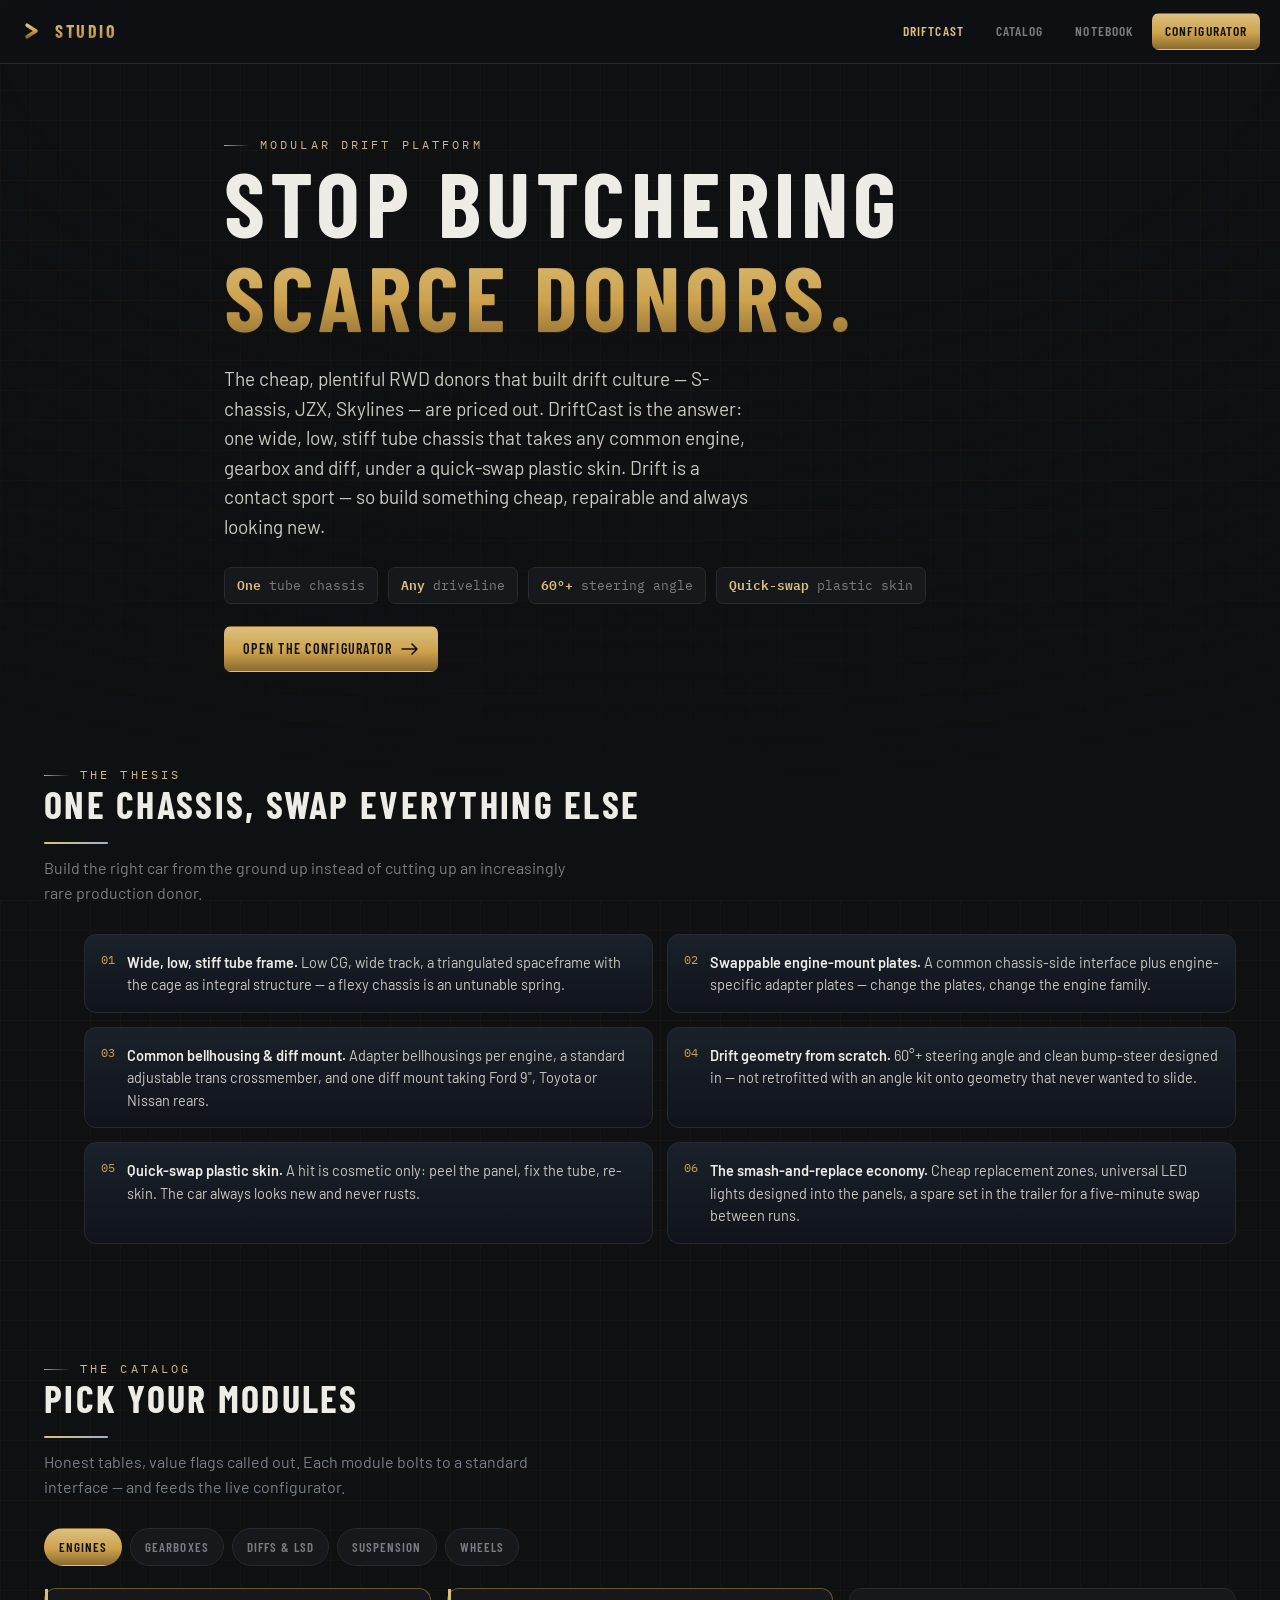
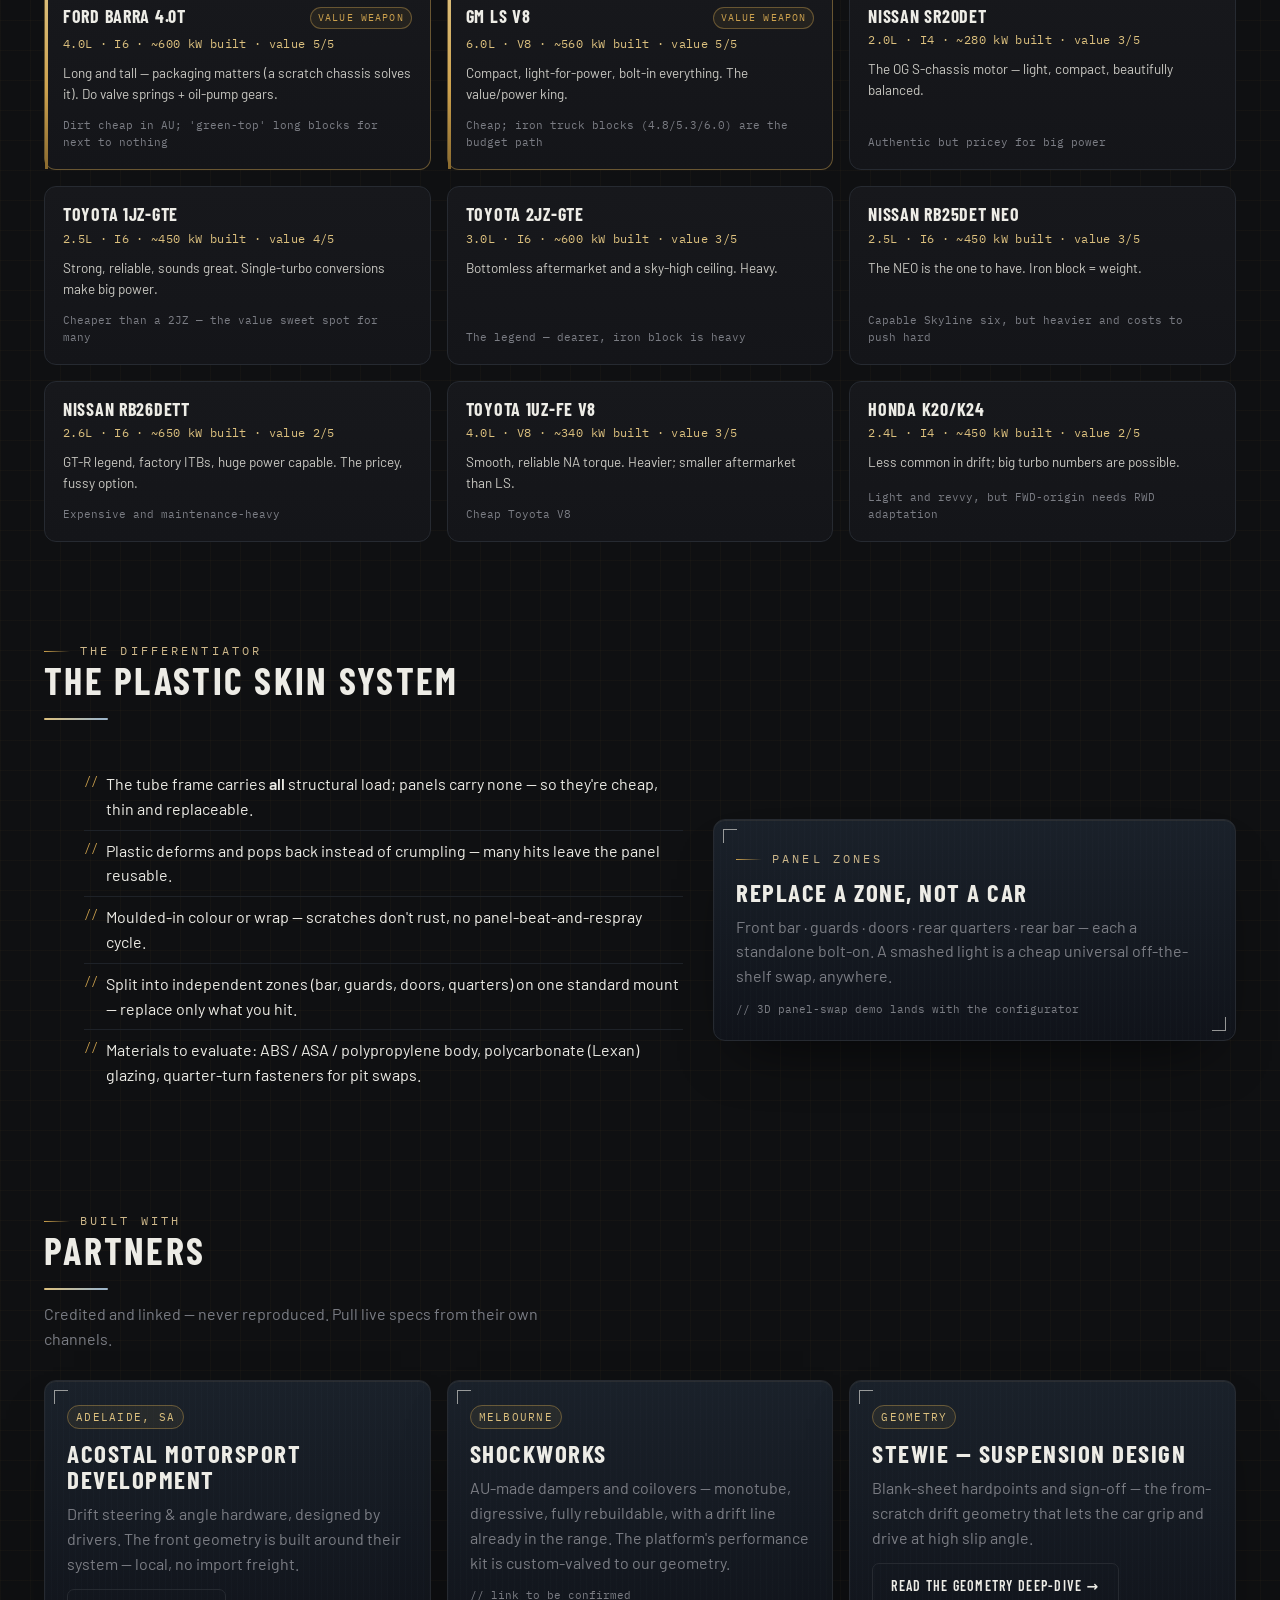
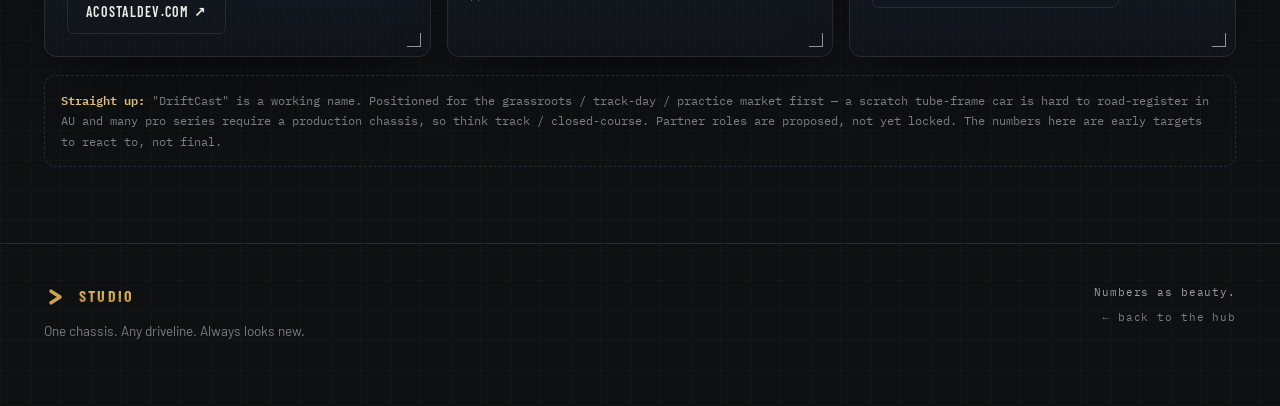
==== driftcast/index.html @ 76a8f863 "Initial commit — ⟨STUDIO⟩ web platform (Phases 1–7) Static, vanilla, offline-first PWA. No framework" ====
<!DOCTYPE html>
<html lang="en-AU">
<head>
<meta charset="UTF-8">
<meta name="viewport" content="width=device-width, initial-scale=1.0">
<meta name="theme-color" content="#0f1012">
<title>DriftCast — modular drift platform | STUDIO</title>
<meta name="description" content="DriftCast: one wide, low, stiff tube chassis that takes any common engine, gearbox and diff, under a quick-swap plastic skin. The drift donor problem, solved by design.">
<meta name="robots" content="noindex,nofollow">
<meta property="og:type" content="website">
<meta property="og:title" content="DriftCast — modular drift platform">
<meta property="og:description" content="One tube chassis. Any driveline. A quick-swap plastic skin. Built from the numbers.">
<meta property="og:image" content="../assets/icons/icon-512.png">
<link rel="icon" href="../favicon.svg" type="image/svg+xml">
<link rel="apple-touch-icon" href="../assets/icons/icon-180.png">
<link rel="manifest" href="../manifest.json">
<link href="../assets/fonts/fonts.css" rel="stylesheet">
<link href="../assets/css/studio.css" rel="stylesheet">
<script>document.documentElement.classList.add('js');</script>
<style>
  .thesis{display:grid; grid-template-columns:repeat(2,1fr); gap:14px; margin-top:8px}
  .thesis li{list-style:none; padding:16px; border:1px solid var(--line); border-radius:var(--r);
    background:linear-gradient(180deg,var(--steel-800),#10131a); display:flex; gap:12px; align-items:flex-start}
  .thesis li .n{font-family:var(--mono); font-size:12px; color:var(--gold); flex:0 0 auto}
  .thesis li p{margin:0; color:var(--ink-2); font-size:14.5px}
  .thesis li b{color:var(--bone)}
  /* catalog */
  .cat-tabs{display:flex; flex-wrap:wrap; gap:8px; margin:6px 0 22px}
  .cat-tabs button{font-family:var(--head); text-transform:uppercase; letter-spacing:.08em; font-weight:600;
    font-size:13px; color:var(--mute); padding:8px 14px; border:1px solid var(--line); border-radius:999px;
    background:var(--panel); cursor:pointer; transition:all var(--t-fast) var(--ease)}
  .cat-tabs button[aria-pressed="true"]{color:var(--night); background:var(--heat); border-color:transparent}
  .cat-grid{display:grid; grid-template-columns:repeat(3,1fr); gap:16px}
  .pc{position:relative; border:1px solid var(--line); border-radius:var(--r); padding:18px;
    background:linear-gradient(180deg,var(--panel),var(--panel-2)); display:flex; flex-direction:column}
  .pc.flag{border-color:rgba(205,162,78,.45)}
  .pc.flag::before{content:""; position:absolute; left:0; top:0; bottom:0; width:3px; background:var(--heat)}
  .pc .ttl{display:flex; justify-content:space-between; align-items:flex-start; gap:10px}
  .pc h4{font-size:18px; color:var(--bone)}
  .pc .spec{font-family:var(--mono); font-size:11.5px; color:var(--gold-straw); margin-top:6px; letter-spacing:.03em}
  .pc .note{color:var(--ink-2); font-size:13.5px; margin-top:10px; flex:1}
  .pc .cost{font-family:var(--mono); font-size:11px; color:var(--mute); margin-top:12px}
  .pc .fl{font-family:var(--mono); font-size:9.5px; letter-spacing:.12em; text-transform:uppercase; color:var(--gold);
    border:1px solid rgba(205,162,78,.4); border-radius:999px; padding:3px 7px; background:rgba(205,162,78,.08); white-space:nowrap}
  .partners{display:grid; grid-template-columns:repeat(3,1fr); gap:16px}
  .skin-grid{display:grid; grid-template-columns:1.1fr .9fr; gap:30px; align-items:center}
  .honest{font-family:var(--mono); font-size:12px; color:var(--mute); border:1px dashed var(--line);
    border-radius:var(--r); padding:14px 16px; margin-top:18px; line-height:1.7}
  .honest b{color:var(--gold-straw)}
  @media(max-width:880px){ .thesis,.cat-grid,.partners{grid-template-columns:1fr} .skin-grid{grid-template-columns:1fr} }
</style>
</head>
<body class="v-tuner">
<a class="skip" href="#main">Skip to content</a>

<header class="site">
  <div class="wrap bar">
    <a class="brand" href="../index.html" aria-label="STUDIO home">
      <svg class="chev" viewBox="0 0 512 512" aria-hidden="true"><defs><linearGradient id="hc" x1="0" y1="0" x2="0" y2="1"><stop offset="0" stop-color="#dcc07e"/><stop offset=".5" stop-color="#cda24e"/><stop offset="1" stop-color="#8a6a2e"/></linearGradient></defs><path d="M150 132 L342 256 L150 380" fill="none" stroke="url(#hc)" stroke-width="74" stroke-linecap="round" stroke-linejoin="round"/></svg>
      <span class="word">STUDIO</span>
    </a>
    <nav class="site" aria-label="Primary">
      <a aria-current="page" href="index.html">DriftCast</a>
      <a href="#catalog">Catalog</a>
      <a href="../notebook/index.html">Notebook</a>
      <a class="cta" href="configurator.html">Configurator</a>
    </nav>
  </div>
</header>

<main id="main">

  <!-- HERO -->
  <section class="hero" data-ambience="ember">
    <div class="wrap" data-reveal-children style="max-width:880px">
      <span class="eyebrow">Modular drift platform</span>
      <h1 data-split>Stop butchering<br><span class="lit">scarce donors.</span></h1>
      <p class="lead">The cheap, plentiful RWD donors that built drift culture — S-chassis, JZX, Skylines —
        are priced out. DriftCast is the answer: one wide, low, stiff tube chassis that takes any common
        engine, gearbox and diff, under a quick-swap plastic skin. Drift is a contact sport — so build
        something cheap, repairable and always looking new.</p>
      <div class="hero-meta">
        <span class="chip"><b>One</b><span class="u">tube chassis</span></span>
        <span class="chip"><b>Any</b><span class="u">driveline</span></span>
        <span class="chip mono"><b>60°+</b><span class="u">steering angle</span></span>
        <span class="chip"><b>Quick-swap</b><span class="u">plastic skin</span></span>
      </div>
      <p style="margin-top:22px"><a class="btn btn-primary" href="configurator.html">Open the configurator
        <svg width="18" height="12" viewBox="0 0 18 12" fill="none" aria-hidden="true"><path d="M1 6h15M11 1l5 5-5 5" stroke="currentColor" stroke-width="1.6" stroke-linecap="round" stroke-linejoin="round"/></svg></a></p>
    </div>
  </section>

  <!-- CONCEPT / THESIS -->
  <section aria-labelledby="concept">
    <div class="wrap">
      <div class="sec-head" data-reveal>
        <span class="eyebrow">The thesis</span>
        <h2 id="concept">One chassis, swap everything else</h2>
        <div class="rule"></div>
        <p>Build the right car from the ground up instead of cutting up an increasingly rare production donor.</p>
      </div>
      <ul class="thesis" data-reveal-children>
        <li><span class="n">01</span><p><b>Wide, low, stiff tube frame.</b> Low CG, wide track, a triangulated spaceframe with the cage as integral structure — a flexy chassis is an untunable spring.</p></li>
        <li><span class="n">02</span><p><b>Swappable engine-mount plates.</b> A common chassis-side interface plus engine-specific adapter plates — change the plates, change the engine family.</p></li>
        <li><span class="n">03</span><p><b>Common bellhousing &amp; diff mount.</b> Adapter bellhousings per engine, a standard adjustable trans crossmember, and one diff mount taking Ford 9", Toyota or Nissan rears.</p></li>
        <li><span class="n">04</span><p><b>Drift geometry from scratch.</b> 60°+ steering angle and clean bump-steer designed in — not retrofitted with an angle kit onto geometry that never wanted to slide.</p></li>
        <li><span class="n">05</span><p><b>Quick-swap plastic skin.</b> A hit is cosmetic only: peel the panel, fix the tube, re-skin. The car always looks new and never rusts.</p></li>
        <li><span class="n">06</span><p><b>The smash-and-replace economy.</b> Cheap replacement zones, universal LED lights designed into the panels, a spare set in the trailer for a five-minute swap between runs.</p></li>
      </ul>
    </div>
  </section>

  <!-- CATALOG -->
  <section id="catalog" aria-labelledby="cath">
    <div class="wrap">
      <div class="sec-head" data-reveal>
        <span class="eyebrow">The catalog</span>
        <h2 id="cath">Pick your modules</h2>
        <div class="rule"></div>
        <p>Honest tables, value flags called out. Each module bolts to a standard interface — and feeds the
          live configurator.</p>
      </div>

      <div class="cat-tabs" role="group" aria-label="Catalog category">
        <button data-cat="engines" aria-pressed="true">Engines</button>
        <button data-cat="gearboxes" aria-pressed="false">Gearboxes</button>
        <button data-cat="diffs" aria-pressed="false">Diffs &amp; LSD</button>
        <button data-cat="suspension" aria-pressed="false">Suspension</button>
        <button data-cat="wheels" aria-pressed="false">Wheels</button>
      </div>

      <div id="catGrid" class="cat-grid" aria-live="polite"></div>

      <noscript>
        <div class="honest">The full filterable catalog needs JavaScript. The headline picks:
          <b>Barra 4.0T</b> (the AU value weapon — "Australia's 2JZ"), <b>LS V8</b> (the value/power king),
          <b>CD009</b> gearbox (the budget standard), <b>Ford 9"</b> rear, and a <b>2-way LSD</b> (the drift default).</div>
      </noscript>
    </div>
  </section>

  <!-- PLASTIC SKIN -->
  <section aria-labelledby="skin">
    <div class="wrap">
      <div class="sec-head" data-reveal>
        <span class="eyebrow">The differentiator</span>
        <h2 id="skin">The plastic skin system</h2>
        <div class="rule"></div>
      </div>
      <div class="skin-grid" data-reveal>
        <ul>
          <li style="list-style:none; padding:8px 0 8px 22px; position:relative; border-bottom:1px solid var(--line-soft)"><span style="position:absolute;left:0;color:var(--gold);font-family:var(--mono);font-size:12px">//</span> The tube frame carries <b>all</b> structural load; panels carry none — so they're cheap, thin and replaceable.</li>
          <li style="list-style:none; padding:8px 0 8px 22px; position:relative; border-bottom:1px solid var(--line-soft)"><span style="position:absolute;left:0;color:var(--gold);font-family:var(--mono);font-size:12px">//</span> Plastic deforms and pops back instead of crumpling — many hits leave the panel reusable.</li>
          <li style="list-style:none; padding:8px 0 8px 22px; position:relative; border-bottom:1px solid var(--line-soft)"><span style="position:absolute;left:0;color:var(--gold);font-family:var(--mono);font-size:12px">//</span> Moulded-in colour or wrap — scratches don't rust, no panel-beat-and-respray cycle.</li>
          <li style="list-style:none; padding:8px 0 8px 22px; position:relative; border-bottom:1px solid var(--line-soft)"><span style="position:absolute;left:0;color:var(--gold);font-family:var(--mono);font-size:12px">//</span> Split into independent zones (bar, guards, doors, quarters) on one standard mount — replace only what you hit.</li>
          <li style="list-style:none; padding:8px 0 8px 22px; position:relative"><span style="position:absolute;left:0;color:var(--gold);font-family:var(--mono);font-size:12px">//</span> Materials to evaluate: ABS / ASA / polypropylene body, polycarbonate (Lexan) glazing, quarter-turn fasteners for pit swaps.</li>
        </ul>
        <aside class="card ticks">
          <span class="eyebrow">Panel zones</span>
          <h3 style="margin-top:10px">Replace a zone, not a car</h3>
          <p class="dim" style="margin-top:10px">Front bar · guards · doors · rear quarters · rear bar — each a standalone bolt-on. A smashed light is a cheap universal off-the-shelf swap, anywhere.</p>
          <p class="mono dim" style="font-size:11px; margin-top:12px">// 3D panel-swap demo lands with the configurator</p>
        </aside>
      </div>
    </div>
  </section>

  <!-- PARTNERS -->
  <section aria-labelledby="partners">
    <div class="wrap">
      <div class="sec-head" data-reveal>
        <span class="eyebrow">Built with</span>
        <h2 id="partners">Partners</h2>
        <div class="rule"></div>
        <p>Credited and linked — never reproduced. Pull live specs from their own channels.</p>
      </div>
      <div class="partners" data-reveal-children>
        <article class="card ticks">
          <span class="badge info">Adelaide, SA</span>
          <h3 style="margin-top:12px">Acostal Motorsport Development</h3>
          <p class="dim" style="margin-top:10px">Drift steering &amp; angle hardware, designed by drivers. The front geometry is built around their system — local, no import freight.</p>
          <p style="margin-top:12px"><a class="btn btn-ghost" href="https://acostaldev.com" target="_blank" rel="noopener nofollow">acostaldev.com ↗</a></p>
        </article>
        <article class="card ticks">
          <span class="badge info">Melbourne</span>
          <h3 style="margin-top:12px">Shockworks</h3>
          <p class="dim" style="margin-top:10px">AU-made dampers and coilovers — monotube, digressive, fully rebuildable, with a drift line already in the range. The platform's performance kit is custom-valved to our geometry.</p>
          <p class="mono dim" style="font-size:11px; margin-top:12px">// link to be confirmed</p>
        </article>
        <article class="card ticks">
          <span class="badge info">Geometry</span>
          <h3 style="margin-top:12px">Stewie — suspension design</h3>
          <p class="dim" style="margin-top:10px">Blank-sheet hardpoints and sign-off — the from-scratch drift geometry that lets the car grip and drive at high slip angle.</p>
          <p style="margin-top:12px"><a class="btn btn-ghost" href="../notebook/drift-dynamics.html">Read the geometry deep-dive →</a></p>
        </article>
      </div>

      <div class="honest" data-reveal>
        <b>Straight up:</b> "DriftCast" is a working name. Positioned for the grassroots / track-day / practice
        market first — a scratch tube-frame car is hard to road-register in AU and many pro series require a
        production chassis, so think track / closed-course. Partner roles are proposed, not yet locked. The
        numbers here are early targets to react to, not final.
      </div>
    </div>
  </section>

</main>

<footer class="site">
  <div class="wrap foot">
    <div>
      <span class="brand" style="font-size:16px"><svg class="chev" width="22" height="22" viewBox="0 0 512 512" aria-hidden="true"><path d="M150 132 L342 256 L150 380" fill="none" stroke="#cda24e" stroke-width="74" stroke-linecap="round" stroke-linejoin="round"/></svg><span class="word">STUDIO</span></span>
      <p>One chassis. Any driveline. Always looks new.</p>
    </div>
    <div class="meta"><div class="tagline">Numbers as beauty.</div><div style="margin-top:8px"><a href="../index.html">← back to the hub</a></div></div>
  </div>
</footer>

<!-- data-driven catalog -->
<script type="module">
  import { engines } from '../assets/data/engines.js';
  import { gearboxes } from '../assets/data/gearboxes.js';
  import { diffs, lsdTypes } from '../assets/data/diffs.js';
  import { suspension } from '../assets/data/suspension.js';
  import { wheels } from '../assets/data/wheels.js';

  const FLAGS = ['VALUE-WEAPON','DRIFT-DEFAULT','AU-LOCAL','EXCELLENT','PREMIUM','TOP-TIER','value-power-king','budget-standard','JDM-STANDARD'];
  const flagLabel = (tags=[]) => {
    const f = tags.find(t => FLAGS.includes(t));
    return f ? f.replace(/-/g,' ') : null;
  };
  const esc = (s) => String(s ?? '').replace(/[&<>]/g, c => ({'&':'&amp;','<':'&lt;','>':'&gt;'}[c]));
  const card = ({ title, spec, note, cost, tags }) => {
    const fl = flagLabel(tags);
    return `<article class="pc${fl ? ' flag' : ''}">
      <div class="ttl"><h4>${esc(title)}</h4>${fl ? `<span class="fl">${esc(fl)}</span>` : ''}</div>
      ${spec ? `<div class="spec">${esc(spec)}</div>` : ''}
      ${note ? `<p class="note">${esc(note)}</p>` : ''}
      ${cost ? `<div class="cost">${esc(cost)}</div>` : ''}
    </article>`;
  };

  const cats = {
    engines: () => engines.map(e => card({
      title: e.name, tags: e.tags,
      spec: [e.displacementL ? e.displacementL.toFixed(1) + 'L' : null, e.layout, e.builtPowerKw ? `~${e.builtPowerKw} kW built` : null, `value ${e.valueRating}/5`].filter(Boolean).join(' · '),
      note: e.fitNotes, cost: e.sourceCostNote,
    })),
    gearboxes: () => gearboxes.map(g => card({
      title: g.name, tags: g.tags,
      spec: [g.type, g.speeds ? g.speeds + '-spd' : null, g.powerProvenKw ? `${g.powerProvenKw} kW proven` : null].filter(Boolean).join(' · '),
      note: g.fitNotes, cost: g.costNote,
    })),
    diffs: () => [
      ...diffs.map(d => card({ title: d.name, tags: d.tags, spec: `LSD: ${d.lsdTypes.join(' / ')}`, note: `${d.strengthNote || ''} — ${d.fitNotes || ''}`, cost: d.costNote })),
      ...lsdTypes.map(l => card({ title: `${l.type} lock`, tags: l.tags, spec: l.behaviour, note: l.drift, cost: l.costNote })),
    ],
    suspension: () => suspension.map(s => card({
      title: s.name, tags: s.tags, spec: [s.vendor, s.type].filter(Boolean).join(' · '), note: s.travelNote, cost: s.costNote,
    })),
    wheels: () => wheels.map(w => card({
      title: `${w.widthIn}" wide`, tags: [], spec: `${w.diameterIn}" · tyre ${w.tyreWidthMm} mm`, note: w.fitNotes, cost: null,
    })),
  };

  const grid = document.getElementById('catGrid');
  const tabs = document.querySelectorAll('.cat-tabs button');
  function show(cat) {
    grid.innerHTML = cats[cat]().join('');
    tabs.forEach(b => b.setAttribute('aria-pressed', String(b.dataset.cat === cat)));
  }
  tabs.forEach(b => b.addEventListener('click', () => show(b.dataset.cat)));
  show('engines');
</script>

<script src="../assets/lib/gsap.min.js"></script>
<script src="../assets/lib/ScrollTrigger.min.js"></script>
<script src="../assets/lib/lenis.min.js"></script>
<script type="module" src="../assets/motion/studio.js"></script>
</body>
</html>
---- assets/fonts/fonts.css ----
/* vietnamese */
@font-face {
  font-family: 'Barlow';
  font-style: normal;
  font-weight: 400;
  font-display: swap;
  src: url(./7cHpv4kjgoGqM7E_A8s52Hs.woff2) format('woff2');
  unicode-range: U+0102-0103, U+0110-0111, U+0128-0129, U+0168-0169, U+01A0-01A1, U+01AF-01B0, U+0300-0301, U+0303-0304, U+0308-0309, U+0323, U+0329, U+1EA0-1EF9, U+20AB;
}
/* latin-ext */
@font-face {
  font-family: 'Barlow';
  font-style: normal;
  font-weight: 400;
  font-display: swap;
  src: url(./7cHpv4kjgoGqM7E_Ass52Hs.woff2) format('woff2');
  unicode-range: U+0100-02BA, U+02BD-02C5, U+02C7-02CC, U+02CE-02D7, U+02DD-02FF, U+0304, U+0308, U+0329, U+1D00-1DBF, U+1E00-1E9F, U+1EF2-1EFF, U+2020, U+20A0-20AB, U+20AD-20C0, U+2113, U+2C60-2C7F, U+A720-A7FF;
}
/* latin */
@font-face {
  font-family: 'Barlow';
  font-style: normal;
  font-weight: 400;
  font-display: swap;
  src: url(./7cHpv4kjgoGqM7E_DMs5.woff2) format('woff2');
  unicode-range: U+0000-00FF, U+0131, U+0152-0153, U+02BB-02BC, U+02C6, U+02DA, U+02DC, U+0304, U+0308, U+0329, U+2000-206F, U+20AC, U+2122, U+2191, U+2193, U+2212, U+2215, U+FEFF, U+FFFD;
}
/* vietnamese */
@font-face {
  font-family: 'Barlow';
  font-style: normal;
  font-weight: 500;
  font-display: swap;
  src: url(./7cHqv4kjgoGqM7E3_-gs6FospT4.woff2) format('woff2');
  unicode-range: U+0102-0103, U+0110-0111, U+0128-0129, U+0168-0169, U+01A0-01A1, U+01AF-01B0, U+0300-0301, U+0303-0304, U+0308-0309, U+0323, U+0329, U+1EA0-1EF9, U+20AB;
}
/* latin-ext */
@font-face {
  font-family: 'Barlow';
  font-style: normal;
  font-weight: 500;
  font-display: swap;
  src: url(./7cHqv4kjgoGqM7E3_-gs6VospT4.woff2) format('woff2');
  unicode-range: U+0100-02BA, U+02BD-02C5, U+02C7-02CC, U+02CE-02D7, U+02DD-02FF, U+0304, U+0308, U+0329, U+1D00-1DBF, U+1E00-1E9F, U+1EF2-1EFF, U+2020, U+20A0-20AB, U+20AD-20C0, U+2113, U+2C60-2C7F, U+A720-A7FF;
}
/* latin */
@font-face {
  font-family: 'Barlow';
  font-style: normal;
  font-weight: 500;
  font-display: swap;
  src: url(./7cHqv4kjgoGqM7E3_-gs51os.woff2) format('woff2');
  unicode-range: U+0000-00FF, U+0131, U+0152-0153, U+02BB-02BC, U+02C6, U+02DA, U+02DC, U+0304, U+0308, U+0329, U+2000-206F, U+20AC, U+2122, U+2191, U+2193, U+2212, U+2215, U+FEFF, U+FFFD;
}
/* vietnamese */
@font-face {
  font-family: 'Barlow';
  font-style: normal;
  font-weight: 600;
  font-display: swap;
  src: url(./7cHqv4kjgoGqM7E30-8s6FospT4.woff2) format('woff2');
  unicode-range: U+0102-0103, U+0110-0111, U+0128-0129, U+0168-0169, U+01A0-01A1, U+01AF-01B0, U+0300-0301, U+0303-0304, U+0308-0309, U+0323, U+0329, U+1EA0-1EF9, U+20AB;
}
/* latin-ext */
@font-face {
  font-family: 'Barlow';
  font-style: normal;
  font-weight: 600;
  font-display: swap;
  src: url(./7cHqv4kjgoGqM7E30-8s6VospT4.woff2) format('woff2');
  unicode-range: U+0100-02BA, U+02BD-02C5, U+02C7-02CC, U+02CE-02D7, U+02DD-02FF, U+0304, U+0308, U+0329, U+1D00-1DBF, U+1E00-1E9F, U+1EF2-1EFF, U+2020, U+20A0-20AB, U+20AD-20C0, U+2113, U+2C60-2C7F, U+A720-A7FF;
}
/* latin */
@font-face {
  font-family: 'Barlow';
  font-style: normal;
  font-weight: 600;
  font-display: swap;
  src: url(./7cHqv4kjgoGqM7E30-8s51os.woff2) format('woff2');
  unicode-range: U+0000-00FF, U+0131, U+0152-0153, U+02BB-02BC, U+02C6, U+02DA, U+02DC, U+0304, U+0308, U+0329, U+2000-206F, U+20AC, U+2122, U+2191, U+2193, U+2212, U+2215, U+FEFF, U+FFFD;
}
/* vietnamese */
@font-face {
  font-family: 'Barlow Condensed';
  font-style: normal;
  font-weight: 500;
  font-display: swap;
  src: url(./HTxwL3I-JCGChYJ8VI-L6OO_au7B4-Lwz3nWuZEC.woff2) format('woff2');
  unicode-range: U+0102-0103, U+0110-0111, U+0128-0129, U+0168-0169, U+01A0-01A1, U+01AF-01B0, U+0300-0301, U+0303-0304, U+0308-0309, U+0323, U+0329, U+1EA0-1EF9, U+20AB;
}
/* latin-ext */
@font-face {
  font-family: 'Barlow Condensed';
  font-style: normal;
  font-weight: 500;
  font-display: swap;
  src: url(./HTxwL3I-JCGChYJ8VI-L6OO_au7B4-Lwz3jWuZEC.woff2) format('woff2');
  unicode-range: U+0100-02BA, U+02BD-02C5, U+02C7-02CC, U+02CE-02D7, U+02DD-02FF, U+0304, U+0308, U+0329, U+1D00-1DBF, U+1E00-1E9F, U+1EF2-1EFF, U+2020, U+20A0-20AB, U+20AD-20C0, U+2113, U+2C60-2C7F, U+A720-A7FF;
}
/* latin */
@font-face {
  font-family: 'Barlow Condensed';
  font-style: normal;
  font-weight: 500;
  font-display: swap;
  src: url(./HTxwL3I-JCGChYJ8VI-L6OO_au7B4-Lwz3bWuQ.woff2) format('woff2');
  unicode-range: U+0000-00FF, U+0131, U+0152-0153, U+02BB-02BC, U+02C6, U+02DA, U+02DC, U+0304, U+0308, U+0329, U+2000-206F, U+20AC, U+2122, U+2191, U+2193, U+2212, U+2215, U+FEFF, U+FFFD;
}
/* vietnamese */
@font-face {
  font-family: 'Barlow Condensed';
  font-style: normal;
  font-weight: 600;
  font-display: swap;
  src: url(./HTxwL3I-JCGChYJ8VI-L6OO_au7B4873z3nWuZEC.woff2) format('woff2');
  unicode-range: U+0102-0103, U+0110-0111, U+0128-0129, U+0168-0169, U+01A0-01A1, U+01AF-01B0, U+0300-0301, U+0303-0304, U+0308-0309, U+0323, U+0329, U+1EA0-1EF9, U+20AB;
}
/* latin-ext */
@font-face {
  font-family: 'Barlow Condensed';
  font-style: normal;
  font-weight: 600;
  font-display: swap;
  src: url(./HTxwL3I-JCGChYJ8VI-L6OO_au7B4873z3jWuZEC.woff2) format('woff2');
  unicode-range: U+0100-02BA, U+02BD-02C5, U+02C7-02CC, U+02CE-02D7, U+02DD-02FF, U+0304, U+0308, U+0329, U+1D00-1DBF, U+1E00-1E9F, U+1EF2-1EFF, U+2020, U+20A0-20AB, U+20AD-20C0, U+2113, U+2C60-2C7F, U+A720-A7FF;
}
/* latin */
@font-face {
  font-family: 'Barlow Condensed';
  font-style: normal;
  font-weight: 600;
  font-display: swap;
  src: url(./HTxwL3I-JCGChYJ8VI-L6OO_au7B4873z3bWuQ.woff2) format('woff2');
  unicode-range: U+0000-00FF, U+0131, U+0152-0153, U+02BB-02BC, U+02C6, U+02DA, U+02DC, U+0304, U+0308, U+0329, U+2000-206F, U+20AC, U+2122, U+2191, U+2193, U+2212, U+2215, U+FEFF, U+FFFD;
}
/* vietnamese */
@font-face {
  font-family: 'Barlow Condensed';
  font-style: normal;
  font-weight: 700;
  font-display: swap;
  src: url(./HTxwL3I-JCGChYJ8VI-L6OO_au7B46r2z3nWuZEC.woff2) format('woff2');
  unicode-range: U+0102-0103, U+0110-0111, U+0128-0129, U+0168-0169, U+01A0-01A1, U+01AF-01B0, U+0300-0301, U+0303-0304, U+0308-0309, U+0323, U+0329, U+1EA0-1EF9, U+20AB;
}
/* latin-ext */
@font-face {
  font-family: 'Barlow Condensed';
  font-style: normal;
  font-weight: 700;
  font-display: swap;
  src: url(./HTxwL3I-JCGChYJ8VI-L6OO_au7B46r2z3jWuZEC.woff2) format('woff2');
  unicode-range: U+0100-02BA, U+02BD-02C5, U+02C7-02CC, U+02CE-02D7, U+02DD-02FF, U+0304, U+0308, U+0329, U+1D00-1DBF, U+1E00-1E9F, U+1EF2-1EFF, U+2020, U+20A0-20AB, U+20AD-20C0, U+2113, U+2C60-2C7F, U+A720-A7FF;
}
/* latin */
@font-face {
  font-family: 'Barlow Condensed';
  font-style: normal;
  font-weight: 700;
  font-display: swap;
  src: url(./HTxwL3I-JCGChYJ8VI-L6OO_au7B46r2z3bWuQ.woff2) format('woff2');
  unicode-range: U+0000-00FF, U+0131, U+0152-0153, U+02BB-02BC, U+02C6, U+02DA, U+02DC, U+0304, U+0308, U+0329, U+2000-206F, U+20AC, U+2122, U+2191, U+2193, U+2212, U+2215, U+FEFF, U+FFFD;
}
/* vietnamese */
@font-face {
  font-family: 'Barlow Condensed';
  font-style: normal;
  font-weight: 800;
  font-display: swap;
  src: url(./HTxwL3I-JCGChYJ8VI-L6OO_au7B47b1z3nWuZEC.woff2) format('woff2');
  unicode-range: U+0102-0103, U+0110-0111, U+0128-0129, U+0168-0169, U+01A0-01A1, U+01AF-01B0, U+0300-0301, U+0303-0304, U+0308-0309, U+0323, U+0329, U+1EA0-1EF9, U+20AB;
}
/* latin-ext */
@font-face {
  font-family: 'Barlow Condensed';
  font-style: normal;
  font-weight: 800;
  font-display: swap;
  src: url(./HTxwL3I-JCGChYJ8VI-L6OO_au7B47b1z3jWuZEC.woff2) format('woff2');
  unicode-range: U+0100-02BA, U+02BD-02C5, U+02C7-02CC, U+02CE-02D7, U+02DD-02FF, U+0304, U+0308, U+0329, U+1D00-1DBF, U+1E00-1E9F, U+1EF2-1EFF, U+2020, U+20A0-20AB, U+20AD-20C0, U+2113, U+2C60-2C7F, U+A720-A7FF;
}
/* latin */
@font-face {
  font-family: 'Barlow Condensed';
  font-style: normal;
  font-weight: 800;
  font-display: swap;
  src: url(./HTxwL3I-JCGChYJ8VI-L6OO_au7B47b1z3bWuQ.woff2) format('woff2');
  unicode-range: U+0000-00FF, U+0131, U+0152-0153, U+02BB-02BC, U+02C6, U+02DA, U+02DC, U+0304, U+0308, U+0329, U+2000-206F, U+20AC, U+2122, U+2191, U+2193, U+2212, U+2215, U+FEFF, U+FFFD;
}

/* ---- IBM Plex Mono (latin, latin-ext) ---- */
/* latin-ext */
@font-face {
  font-family: 'IBM Plex Mono';
  font-style: normal;
  font-weight: 400;
  font-display: swap;
  src: url(./-F63fjptAgt5VM-kVkqdyU8n1iEq129k.woff2) format('woff2');
  unicode-range: U+0100-02BA, U+02BD-02C5, U+02C7-02CC, U+02CE-02D7, U+02DD-02FF, U+0304, U+0308, U+0329, U+1D00-1DBF, U+1E00-1E9F, U+1EF2-1EFF, U+2020, U+20A0-20AB, U+20AD-20C0, U+2113, U+2C60-2C7F, U+A720-A7FF;
}
/* latin */
@font-face {
  font-family: 'IBM Plex Mono';
  font-style: normal;
  font-weight: 400;
  font-display: swap;
  src: url(./-F63fjptAgt5VM-kVkqdyU8n1i8q1w.woff2) format('woff2');
  unicode-range: U+0000-00FF, U+0131, U+0152-0153, U+02BB-02BC, U+02C6, U+02DA, U+02DC, U+0304, U+0308, U+0329, U+2000-206F, U+20AC, U+2122, U+2191, U+2193, U+2212, U+2215, U+FEFF, U+FFFD;
}
/* latin-ext */
@font-face {
  font-family: 'IBM Plex Mono';
  font-style: normal;
  font-weight: 500;
  font-display: swap;
  src: url(./-F6qfjptAgt5VM-kVkqdyU8n3twJwl5FgtIU.woff2) format('woff2');
  unicode-range: U+0100-02BA, U+02BD-02C5, U+02C7-02CC, U+02CE-02D7, U+02DD-02FF, U+0304, U+0308, U+0329, U+1D00-1DBF, U+1E00-1E9F, U+1EF2-1EFF, U+2020, U+20A0-20AB, U+20AD-20C0, U+2113, U+2C60-2C7F, U+A720-A7FF;
}
/* latin */
@font-face {
  font-family: 'IBM Plex Mono';
  font-style: normal;
  font-weight: 500;
  font-display: swap;
  src: url(./-F6qfjptAgt5VM-kVkqdyU8n3twJwlBFgg.woff2) format('woff2');
  unicode-range: U+0000-00FF, U+0131, U+0152-0153, U+02BB-02BC, U+02C6, U+02DA, U+02DC, U+0304, U+0308, U+0329, U+2000-206F, U+20AC, U+2122, U+2191, U+2193, U+2212, U+2215, U+FEFF, U+FFFD;
}
/* latin-ext */
@font-face {
  font-family: 'IBM Plex Mono';
  font-style: normal;
  font-weight: 600;
  font-display: swap;
  src: url(./-F6qfjptAgt5VM-kVkqdyU8n3vAOwl5FgtIU.woff2) format('woff2');
  unicode-range: U+0100-02BA, U+02BD-02C5, U+02C7-02CC, U+02CE-02D7, U+02DD-02FF, U+0304, U+0308, U+0329, U+1D00-1DBF, U+1E00-1E9F, U+1EF2-1EFF, U+2020, U+20A0-20AB, U+20AD-20C0, U+2113, U+2C60-2C7F, U+A720-A7FF;
}
/* latin */
@font-face {
  font-family: 'IBM Plex Mono';
  font-style: normal;
  font-weight: 600;
  font-display: swap;
  src: url(./-F6qfjptAgt5VM-kVkqdyU8n3vAOwlBFgg.woff2) format('woff2');
  unicode-range: U+0000-00FF, U+0131, U+0152-0153, U+02BB-02BC, U+02C6, U+02DA, U+02DC, U+0304, U+0308, U+0329, U+2000-206F, U+20AC, U+2122, U+2191, U+2193, U+2212, U+2215, U+FEFF, U+FFFD;
}
---- assets/css/studio.css ----
/* =============================================================================
   STUDIO — fab-shop luxury design system
   One source of truth for tokens + the fab-shop component kit.
   Dark · metallic · precise. Desert brutalism meets Japanese precision.
   Numbers as beauty. Every motion has mass.
   ============================================================================= */

/* ---- 1. TOKENS ----------------------------------------------------------- */
:root{
  /* canonical (match the existing apps) */
  --night:#0f1012;
  --panel:#17181c;
  --gold:#cda24e;
  --bone:#edece6;
  --mute:#7b7d84;

  /* extensions */
  --steel-800:#1a212a;
  --steel-900:#141519;
  --gold-straw:#dcc07e;
  --gold-deep:#8a6a2e;
  --ok:#5f9e74;
  --warn:#c8923a;
  --danger:#d2503f;

  /* derived surfaces / lines */
  --panel-2:#141519;
  --line:#262a31;
  --line-soft:#1e2228;
  --ink-2:#c9c8c2;     /* dimmed body text */
  --ink-3:#9a9ca2;     /* tertiary */

  /* type */
  --head:"Barlow Condensed","Barlow","Segoe UI",system-ui,sans-serif;
  --body:"Barlow","Segoe UI",system-ui,sans-serif;
  --mono:"IBM Plex Mono",ui-monospace,"Cascadia Code","JetBrains Mono",Consolas,monospace;

  /* scale (fluid) */
  --fs-eyebrow:12px;
  --fs-body:16px;
  --fs-lead:clamp(16px,2.1vw,19px);
  --fs-h3:clamp(20px,2.4vw,25px);
  --fs-h2:clamp(26px,4vw,38px);
  --fs-h1:clamp(44px,8vw,92px);

  /* space */
  --gap:22px;
  --pad:24px;
  --maxw:1240px;

  /* motion — machined, weighted, no bounce */
  --ease:cubic-bezier(.16,1,.3,1);     /* expo-out: decisive entrance */
  --ease-in:cubic-bezier(.7,0,.84,0);  /* quick clean exit */
  --t-fast:.28s;
  --t-med:.5s;
  --t-slow:.7s;

  /* radii / shadow */
  --r-sm:7px;
  --r:12px;
  --r-lg:16px;
  --shadow:0 26px 50px -28px rgba(0,0,0,.8);
  --shadow-deep:0 30px 60px -30px rgba(0,0,0,.7);

  /* reusable gradients */
  --heat:linear-gradient(180deg,var(--gold-straw),var(--gold) 55%,var(--gold-deep));
  --heat-90:linear-gradient(90deg,var(--gold-straw),var(--gold) 45%,var(--gold-deep));
}

/* ---- 2. RESET / BASE ----------------------------------------------------- */
*{box-sizing:border-box}
html{scroll-behavior:smooth; -webkit-text-size-adjust:100%}
body{
  margin:0; min-height:100vh; color:var(--bone); color-scheme:dark;
  font-family:var(--body); font-weight:400; line-height:1.55; font-size:var(--fs-body);
  background-color:var(--night);
  background-image:
    linear-gradient(rgba(205,162,78,.035) 1px, transparent 1px),
    linear-gradient(90deg, rgba(205,162,78,.035) 1px, transparent 1px);
  background-size:30px 30px;
  -webkit-font-smoothing:antialiased; text-rendering:optimizeLegibility;
}
/* edge vignette so the blueprint grid fades out */
body::before{
  content:""; position:fixed; inset:0; pointer-events:none; z-index:0;
  background:radial-gradient(120% 90% at 50% 0%, transparent 42%, rgba(15,16,18,.88) 100%);
}
img,svg{display:block; max-width:100%}
a{color:inherit; text-decoration:none}
button{font:inherit}
::selection{background:rgba(205,162,78,.28); color:var(--bone)}

/* ---- 3. TYPOGRAPHY ------------------------------------------------------- */
h1,h2,h3,h4{font-family:var(--head); font-weight:700; text-transform:uppercase;
  letter-spacing:.04em; margin:0; line-height:1.04}
h1{font-size:var(--fs-h1); letter-spacing:.01em; line-height:1.02}
h2{font-size:var(--fs-h2)}
h3{font-size:var(--fs-h3)}
p{margin:0}
.mono{font-family:var(--mono); font-variant-numeric:tabular-nums; font-feature-settings:"tnum" 1}
.lead{color:var(--ink-2); font-size:var(--fs-lead); max-width:52ch}
.lit{background:var(--heat); -webkit-background-clip:text; background-clip:text; color:transparent}
.dim{color:var(--mute)}

/* ---- 4. LAYOUT ----------------------------------------------------------- */
.wrap{max-width:var(--maxw); margin:0 auto; padding:0 var(--pad); position:relative; z-index:1}
section{padding:46px 0; position:relative; z-index:1}
.stack > * + *{margin-top:1rem}
.grid{display:grid; gap:var(--gap)}
.cols-2{grid-template-columns:repeat(2,1fr)}
.cols-3{grid-template-columns:repeat(3,1fr)}
.cols-4{grid-template-columns:repeat(4,1fr)}

/* ---- 5. FAB-SHOP PRIMITIVES --------------------------------------------- */

/* eyebrow (mono, leader tick) */
.eyebrow{font-family:var(--mono); font-size:var(--fs-eyebrow); letter-spacing:.22em;
  text-transform:uppercase; color:var(--gold); display:inline-flex; align-items:center; gap:10px}
.eyebrow::before{content:""; width:26px; height:1px; background:linear-gradient(90deg,var(--gold),transparent)}

/* machined rule */
.rule{height:2px; width:64px; border-radius:2px; margin:18px 0 0; background:var(--heat-90)}
.rule.full{width:100%; background:linear-gradient(90deg,transparent,var(--gold-deep),var(--gold) 50%,var(--gold-deep),transparent); opacity:.5}

/* datum / registration corner ticks (TL + BR) */
.ticks{position:relative}
.ticks::before,.ticks::after{content:""; position:absolute; width:13px; height:13px;
  pointer-events:none; opacity:.6; border-color:var(--gold)}
.ticks::before{top:9px; left:9px; border-top:1.5px solid; border-left:1.5px solid}
.ticks::after{bottom:9px; right:9px; border-bottom:1.5px solid; border-right:1.5px solid}

/* blueprint grid panel underlay (denser, local) */
.bp-grid{position:relative}
.bp-grid::after{content:""; position:absolute; inset:0; pointer-events:none; opacity:.5; z-index:0;
  background-image:
    linear-gradient(rgba(205,162,78,.05) 1px,transparent 1px),
    linear-gradient(90deg,rgba(205,162,78,.05) 1px,transparent 1px);
  background-size:22px 22px; mask:radial-gradient(120% 100% at 50% 0,#000,transparent 80%)}
.bp-grid > *{position:relative; z-index:1}

/* CAD dimension callout: |—— 3,050 mm ——| */
.callout{display:inline-flex; align-items:center; gap:8px; font-family:var(--mono);
  font-size:12px; color:var(--gold-straw); letter-spacing:.04em; white-space:nowrap}
.callout::before,.callout::after{content:""; width:1.5px; height:9px; background:var(--gold)}
.callout .line{position:relative; height:1px; min-width:44px; flex:1;
  background:linear-gradient(90deg,var(--gold-deep),var(--gold),var(--gold-deep))}
.callout .line::before,.callout .line::after{content:""; position:absolute; top:50%; width:5px; height:5px;
  border:1px solid var(--gold); transform:translateY(-50%) rotate(45deg)}
.callout .line::before{left:-1px; border-right:0; border-bottom:0}
.callout .line::after{right:-1px; border-left:0; border-top:0}

/* spec chip */
.chip{font-family:var(--mono); font-size:12.5px; color:var(--bone); background:var(--panel);
  border:1px solid var(--line); border-radius:var(--r-sm); padding:8px 12px;
  display:inline-flex; gap:8px; align-items:baseline}
.chip b{color:var(--gold-straw); font-weight:600}
.chip .u{color:var(--mute)}

/* chevron mark (set width/height inline or via .chev) */
.chev{width:24px; height:24px; flex:0 0 auto}

/* brushed-metal card */
.card{position:relative; border:1px solid var(--line); border-radius:var(--r);
  background:
    repeating-linear-gradient(115deg, rgba(255,255,255,.012) 0 2px, transparent 2px 5px),
    linear-gradient(180deg,var(--steel-800),var(--panel-2));
  box-shadow:var(--shadow-deep), inset 0 1px 0 rgba(220,192,126,.08);
  padding:22px}
.card.pad-lg{padding:26px 24px}

/* CAD title-block */
.titleblock{position:relative; background:linear-gradient(180deg,var(--steel-800),var(--panel));
  border:1px solid var(--line); border-radius:var(--r); padding:22px 22px 16px;
  box-shadow:var(--shadow-deep), inset 0 1px 0 rgba(220,192,126,.08)}
.titleblock .tbhead{display:flex; justify-content:space-between; align-items:flex-start; gap:12px}
.titleblock .tbhead .id{font-family:var(--mono); font-size:11px; color:var(--mute); letter-spacing:.12em}
.titleblock h3{font-size:19px; color:var(--bone); letter-spacing:.06em}
.tbrows{margin-top:16px; border-top:1px solid var(--line)}
.tbrow{display:flex; justify-content:space-between; gap:14px; padding:9px 0; border-bottom:1px solid var(--line-soft)}
.tbrow .k{font-family:var(--head); text-transform:uppercase; letter-spacing:.07em; font-size:12.5px; color:var(--mute)}
.tbrow .v{font-family:var(--mono); font-size:14px; color:var(--bone); font-variant-numeric:tabular-nums; text-align:right}
.tbrow .v small{color:var(--mute)}
.tbnote{margin-top:14px; font-family:var(--mono); font-size:11px; color:var(--mute); letter-spacing:.04em}

/* badge / status pill */
.badge{font-family:var(--mono); font-size:10.5px; letter-spacing:.12em; text-transform:uppercase;
  color:var(--warn); border:1px solid rgba(200,146,58,.4); padding:4px 8px; border-radius:999px;
  background:rgba(200,146,58,.08)}
.badge.live{color:var(--ok); border-color:rgba(95,158,116,.4); background:rgba(95,158,116,.08)}
.badge.info{color:var(--gold-straw); border-color:rgba(205,162,78,.4); background:rgba(205,162,78,.08)}

/* ---- 6. BUTTONS ---------------------------------------------------------- */
.btn{display:inline-flex; align-items:center; gap:9px; font-family:var(--head);
  text-transform:uppercase; letter-spacing:.09em; font-weight:600; font-size:14px;
  padding:11px 18px; border-radius:var(--r-sm); border:1px solid var(--line);
  color:var(--bone); background:var(--panel); cursor:pointer;
  transition:transform var(--t-fast) var(--ease), border-color var(--t-fast) var(--ease),
    background var(--t-fast) var(--ease), color var(--t-fast) var(--ease), filter var(--t-fast) var(--ease)}
.btn svg{transition:transform var(--t-med) var(--ease)}
.btn:hover{border-color:rgba(205,162,78,.5)}
.btn:hover svg{transform:translateX(4px)}
.btn-primary{color:var(--night); background:var(--heat); border-color:transparent}
.btn-primary:hover{filter:brightness(1.06); border-color:transparent}
.btn-ghost{background:transparent}
.btn-ghost:hover{background:var(--panel); color:var(--bone)}

/* ---- 7. SITE CHROME (header / nav / footer) ----------------------------- */
header.site{position:sticky; top:0; z-index:20; background:rgba(15,16,18,.72);
  backdrop-filter:blur(10px); -webkit-backdrop-filter:blur(10px); border-bottom:1px solid var(--line)}
header.site .bar{display:flex; align-items:center; gap:16px; padding:13px 0}
.brand{display:flex; align-items:center; gap:11px; font-family:var(--head); font-weight:700;
  text-transform:uppercase; letter-spacing:.14em; font-size:18px}
.brand .word{background:var(--heat); -webkit-background-clip:text; background-clip:text; color:transparent}
nav.site{margin-left:auto; display:flex; gap:6px; flex-wrap:wrap}
nav.site a{font-family:var(--head); text-transform:uppercase; letter-spacing:.08em; font-weight:600;
  font-size:13.5px; color:var(--mute); padding:7px 12px; border:1px solid transparent; border-radius:var(--r-sm);
  transition:color var(--t-fast) var(--ease), border-color var(--t-fast) var(--ease), background var(--t-fast) var(--ease)}
nav.site a:hover, nav.site a:focus-visible{color:var(--bone); border-color:var(--line); background:var(--panel)}
nav.site a[aria-current="page"]{color:var(--gold-straw)}
nav.site a.cta{color:var(--night); background:var(--heat); border-color:transparent}
nav.site a.cta:hover{filter:brightness(1.06)}

footer.site{border-top:1px solid var(--line); margin-top:30px; padding:40px 0 64px; position:relative; z-index:1}
footer.site .foot{display:flex; flex-wrap:wrap; gap:24px; justify-content:space-between; align-items:flex-start}
footer.site .foot p{color:var(--mute); font-size:13.5px; margin:12px 0 0; max-width:42ch}
footer.site .meta{font-family:var(--mono); font-size:11px; color:var(--mute); letter-spacing:.08em; text-align:right}
footer.site .meta .tagline{color:var(--ink-3)}

/* section heading block */
.sec-head{margin-bottom:28px}
.sec-head h2{font-size:var(--fs-h2)}
.sec-head p{color:var(--mute); margin:12px 0 0; max-width:60ch}

/* ---- 7b. PAGE PATTERNS (reused across pages) ---------------------------- */
/* hero */
.hero{padding:64px 0 40px; position:relative}
.hero-grid{display:grid; grid-template-columns:1.25fr .85fr; gap:48px; align-items:center}
.hero h1{font-size:var(--fs-h1)}
.hero .lead{margin:22px 0 0; max-width:48ch}
.hero-meta{display:flex; flex-wrap:wrap; gap:10px; margin-top:26px}

/* doorway card (large, clickable) */
.doorways{display:grid; grid-template-columns:repeat(2,1fr); gap:var(--gap)}
.door{position:relative; display:flex; flex-direction:column; min-height:188px; padding:26px 24px;
  border:1px solid var(--line); border-radius:var(--r-lg); overflow:hidden;
  background:linear-gradient(180deg,var(--panel),var(--panel-2));
  transition:transform var(--t-med) var(--ease), border-color var(--t-fast) var(--ease), box-shadow var(--t-med) var(--ease)}
.door .num{font-family:var(--mono); font-size:11px; color:var(--mute); letter-spacing:.18em}
.door h3{font-size:25px; color:var(--bone); margin-top:10px}
.door p{color:#b8b7b1; margin:10px 0 0; font-size:15px; flex:1}
.door .badge{position:absolute; top:14px; right:14px}
.door .go{margin-top:18px; font-family:var(--head); text-transform:uppercase; letter-spacing:.1em;
  font-weight:600; font-size:13px; color:var(--gold-straw); display:inline-flex; align-items:center; gap:9px}
.door .go svg{transition:transform var(--t-med) var(--ease)}
a.door:hover, a.door:focus-visible{transform:translateY(-5px); border-color:rgba(205,162,78,.55);
  box-shadow:var(--shadow), 0 0 0 1px rgba(205,162,78,.18)}
a.door:hover .go svg, a.door:focus-visible .go svg{transform:translateX(5px)}
.door.live::before{content:""; position:absolute; left:0; top:0; bottom:0; width:3px; background:var(--heat)}
.door[aria-disabled="true"]{cursor:default}

/* roadmap / in-development doorways (smaller, dashed) */
.roadmap{display:grid; grid-template-columns:repeat(3,1fr); gap:18px}
.rm{position:relative; padding:20px; border:1px dashed var(--line); border-radius:var(--r); background:rgba(23,24,28,.5)}
.rm .num{font-family:var(--mono); font-size:11px; color:var(--mute); letter-spacing:.16em}
.rm h3{font-size:18px; margin-top:8px; color:#cfcec8}
.rm p{color:var(--mute); font-size:13.5px; margin:8px 0 0}
.rm .tag{display:inline-block; margin-top:12px; font-family:var(--mono); font-size:10.5px;
  letter-spacing:.12em; text-transform:uppercase; color:var(--warn)}
/* live (linked) roadmap card */
.rm.live{border-style:solid}
.rm.live::before{content:""; position:absolute; left:0; top:14px; bottom:14px; width:2px; background:var(--heat)}
a.rm{display:flex; flex-direction:column}
a.rm p{flex:1}
a.rm:hover, a.rm:focus-visible{transform:translateY(-4px); border-color:rgba(205,162,78,.5)}
.rm .go{margin-top:12px; font-family:var(--head); text-transform:uppercase; letter-spacing:.1em;
  font-weight:600; font-size:12.5px; color:var(--gold-straw); display:inline-flex; align-items:center; gap:8px}
.rm .go svg{transition:transform var(--t-med) var(--ease)}
a.rm:hover .go svg{transform:translateX(4px)}

@media (max-width:880px){
  .hero-grid{grid-template-columns:1fr; gap:34px}
  .doorways{grid-template-columns:1fr}
  .roadmap{grid-template-columns:1fr}
}

/* ---- 7c. NOTEBOOK / LONG-FORM PROSE ------------------------------------- */
.article{max-width:760px; margin:0 auto}
.article-head{margin:8px 0 30px}
.article-head h1{font-size:clamp(30px,5vw,52px); margin-top:14px}
.article-head .dek{color:var(--ink-2); font-size:clamp(16px,2.2vw,20px); margin-top:18px; max-width:60ch; line-height:1.5}
.article-meta{display:flex; flex-wrap:wrap; gap:8px; margin-top:20px; align-items:center}
.tag{font-family:var(--mono); font-size:10.5px; letter-spacing:.1em; text-transform:uppercase; color:var(--mute);
  border:1px solid var(--line); border-radius:999px; padding:4px 9px}
.tag.vert{color:var(--gold-straw); border-color:rgba(205,162,78,.4)}
.prose{color:var(--ink-2); font-size:17px; line-height:1.7}
.prose > * + *{margin-top:18px}
.prose h2{font-size:clamp(22px,3.4vw,30px); color:var(--bone); margin-top:46px}
.prose h2 + p{margin-top:14px}
.prose h3{font-size:19px; color:var(--bone); margin-top:30px}
.prose p{margin:0}
.prose b,.prose strong{color:var(--bone)}
.prose a{color:var(--gold-straw); text-decoration:underline; text-underline-offset:3px; text-decoration-color:rgba(205,162,78,.4)}
.prose ul{margin:0; padding-left:0; list-style:none}
.prose li{position:relative; padding:7px 0 7px 24px; border-bottom:1px solid var(--line-soft)}
.prose li::before{content:"//"; position:absolute; left:0; color:var(--gold); font-family:var(--mono); font-size:12px}
.prose blockquote{margin:0; padding:16px 20px; border-left:3px solid var(--gold); background:var(--panel);
  border-radius:0 var(--r-sm) var(--r-sm) 0; color:var(--bone); font-size:16px}
.prose code{font-family:var(--mono); font-size:.88em; color:var(--gold-straw); background:var(--panel);
  padding:2px 6px; border-radius:4px}
.prose figure{margin:30px 0; border:1px solid var(--line); border-radius:var(--r); overflow:hidden; background:var(--panel)}
.prose figure img{width:100%; display:block; background:#0c0d0f}
.prose figcaption{font-family:var(--mono); font-size:11.5px; color:var(--mute); padding:11px 14px;
  border-top:1px solid var(--line); letter-spacing:.03em}
.confidence{font-family:var(--mono); font-size:11px; letter-spacing:.08em; text-transform:uppercase;
  color:var(--warn); border:1px solid rgba(200,146,58,.4); border-radius:999px; padding:4px 10px;
  background:rgba(200,146,58,.08); display:inline-flex; gap:7px; align-items:center}
.callout-box{border:1px solid var(--line); border-radius:var(--r); padding:18px 20px;
  background:linear-gradient(180deg,var(--steel-800),var(--panel-2))}
.callout-box.flag{border-color:rgba(200,146,58,.4)}
.takeaways{margin-top:40px; border:1px solid var(--line); border-radius:var(--r); padding:22px 24px;
  background:linear-gradient(180deg,var(--steel-800),var(--panel-2))}
.takeaways h3{font-size:16px; color:var(--gold-straw); margin:0 0 10px}
/* notebook index grid */
.nb-grid{display:grid; grid-template-columns:repeat(2,1fr); gap:18px}
.nb-filters{display:flex; flex-wrap:wrap; gap:8px; margin:6px 0 22px}
.nb-filters button{font-family:var(--mono); font-size:11.5px; letter-spacing:.08em; text-transform:uppercase;
  color:var(--mute); padding:7px 12px; border:1px solid var(--line); border-radius:999px; background:var(--panel); cursor:pointer;
  transition:all var(--t-fast) var(--ease)}
.nb-filters button[aria-pressed="true"]{color:var(--night); background:var(--heat); border-color:transparent}
.nb-card{position:relative; display:flex; flex-direction:column; border:1px solid var(--line); border-radius:var(--r);
  padding:22px; background:linear-gradient(180deg,var(--panel),var(--panel-2)); transition:transform var(--t-med) var(--ease), border-color var(--t-fast) var(--ease)}
a.nb-card:hover{transform:translateY(-4px); border-color:rgba(205,162,78,.5)}
.nb-card h3{font-size:21px; color:var(--bone); margin-top:10px}
.nb-card p{color:var(--ink-2); font-size:14px; margin:10px 0 0; flex:1}
.nb-card.stub{opacity:.72; border-style:dashed}
@media(max-width:880px){ .nb-grid{grid-template-columns:1fr} }

/* ---- 7d. 3D SPACEFRAME HERO --------------------------------------------- */
.sf-section{position:relative; height:200vh}
.sf-section.is-fallback{height:auto}
.sf-stage{position:relative; height:100vh; width:100%; overflow:hidden;
  display:flex; align-items:center; justify-content:center}
.sf-section.is-fallback .sf-stage{height:auto; padding:24px 0}
.sf-canvas{position:absolute; inset:0}
.sf-canvas canvas{display:block}
.sf-fallback{width:100%; max-width:1100px; margin:0 auto; padding:0 24px}
.sf-fallback svg{width:100%; height:auto; border:1px solid var(--line); border-radius:var(--r); display:block}
.sf-overlay{position:absolute; inset:0; pointer-events:none; z-index:2}
.sf-section.is-fallback .sf-overlay{display:none}
.sf-eyebrow{position:absolute; top:8%; left:0; right:0; text-align:center}
.sf-callouts{position:absolute; left:24px; bottom:84px; display:flex; flex-direction:column; gap:9px}
.sf-callouts .callout{background:rgba(15,16,18,.55); padding:5px 9px; border-radius:6px; backdrop-filter:blur(4px)}
.sf-hint{position:absolute; left:0; right:0; bottom:30px; text-align:center; font-family:var(--mono);
  font-size:11px; letter-spacing:.18em; text-transform:uppercase; color:var(--mute)}
.sf-hint::after{content:""; display:block; width:1px; height:22px; margin:10px auto 0;
  background:linear-gradient(var(--gold),transparent)}
@media (max-width:880px){ .sf-callouts{display:none} }
@media (prefers-reduced-motion:reduce){ .sf-hint::after{display:none} }

/* ---- 7e. CINEMATIC LAYER (progressive; all degrade) --------------------- */
/* Seamless cross-page transitions (Chrome MPA View Transitions; others ignore). */
@view-transition { navigation: auto; }
::view-transition-old(root) { animation: vt-out .3s var(--ease-in) both; }
::view-transition-new(root) { animation: vt-in .45s var(--ease) both; }
@keyframes vt-out { to { opacity: 0; transform: translateY(-8px); } }
@keyframes vt-in { from { opacity: 0; transform: translateY(10px); } }

/* Scroll-progress bar — CSS scroll-timeline (Chrome 115+); elsewhere just stays hidden. */
.progress-bar { position: fixed; top: 0; left: 0; right: 0; height: 3px; transform-origin: 0 50%;
  transform: scaleX(0); background: var(--heat-90); z-index: 60; pointer-events: none; }
@supports (animation-timeline: scroll()) {
  .progress-bar { animation: progress-grow linear both; animation-timeline: scroll(root block); }
}
@keyframes progress-grow { from { transform: scaleX(0); } to { transform: scaleX(1); } }

@media (prefers-reduced-motion: reduce) {
  ::view-transition-old(root), ::view-transition-new(root) { animation: none !important; }
}

/* ---- 8. MOTION (progressive; guarded by html.js) ------------------------ */
/* No-JS or pre-JS: everything is visible. The reveal hidden-state only applies
   once the inline head script adds .js to <html>, so content never disappears. */
.js [data-reveal]{opacity:0; transform:translateY(18px);
  transition:opacity var(--t-slow) var(--ease), transform var(--t-slow) var(--ease);
  transition-delay:calc(var(--i,0) * 70ms); will-change:opacity, transform}
.js [data-reveal].is-revealed{opacity:1; transform:none}
.js [data-reveal-children] > *{opacity:0; transform:translateY(16px);
  transition:opacity var(--t-slow) var(--ease), transform var(--t-slow) var(--ease)}
.js [data-reveal-children].is-revealed > *{opacity:1; transform:none}
.js [data-reveal-children].is-revealed > *{transition-delay:calc(var(--child,0) * 60ms)}
/* line splitter output */
.split-line{display:block; overflow:hidden}
.split-line > span{display:inline-block; will-change:transform}

/* ---- 9. VERTICAL THEMES -------------------------------------------------- */
/* Desert-brutalist (Trophy Truck): rawer, warmer, dust, heavier. */
.v-desert{
  --accent:var(--gold);
  --accent-straw:var(--gold-straw);
}
.v-desert .eyebrow{color:#d9a85a}
.v-desert .card{background:
  repeating-linear-gradient(110deg, rgba(213,106,57,.02) 0 3px, transparent 3px 7px),
  linear-gradient(180deg,#1c1a18,#161310)}
.v-desert .rule{background:linear-gradient(90deg,#e7c182,#d56a39 80%)}

/* Japanese-tuner precision (DriftCast): tighter, colder, modular. */
.v-tuner{
  --accent:var(--gold);
}
.v-tuner .eyebrow{color:#cdb78a; letter-spacing:.26em}
.v-tuner .card{background:
  repeating-linear-gradient(90deg, rgba(120,150,180,.018) 0 1px, transparent 1px 6px),
  linear-gradient(180deg,var(--steel-800),#10131a)}
.v-tuner .rule{background:linear-gradient(90deg,#dcc07e,#9fb6c9 90%)}
.v-tuner h1,.v-tuner h2,.v-tuner h3{letter-spacing:.06em}

/* ---- 10. ACCESSIBILITY --------------------------------------------------- */
.skip{position:absolute; left:-9999px; top:0; background:var(--gold); color:var(--night);
  padding:10px 16px; border-radius:var(--r-sm); z-index:50; font-weight:600}
.skip:focus{left:16px; top:10px}
:focus-visible{outline:2px solid var(--gold-straw); outline-offset:3px; border-radius:4px}
.visually-hidden{position:absolute; width:1px; height:1px; margin:-1px; padding:0; overflow:hidden;
  clip:rect(0 0 0 0); white-space:nowrap; border:0}

/* ---- 11. RESPONSIVE ------------------------------------------------------ */
@media (max-width:880px){
  .cols-2,.cols-3,.cols-4{grid-template-columns:1fr}
  footer.site .foot{flex-direction:column}
  footer.site .meta{text-align:left}
}

@media (prefers-reduced-motion:reduce){
  html{scroll-behavior:auto}
  *{transition:none !important; animation:none !important}
  .js [data-reveal], .js [data-reveal-children] > *{opacity:1 !important; transform:none !important}
}
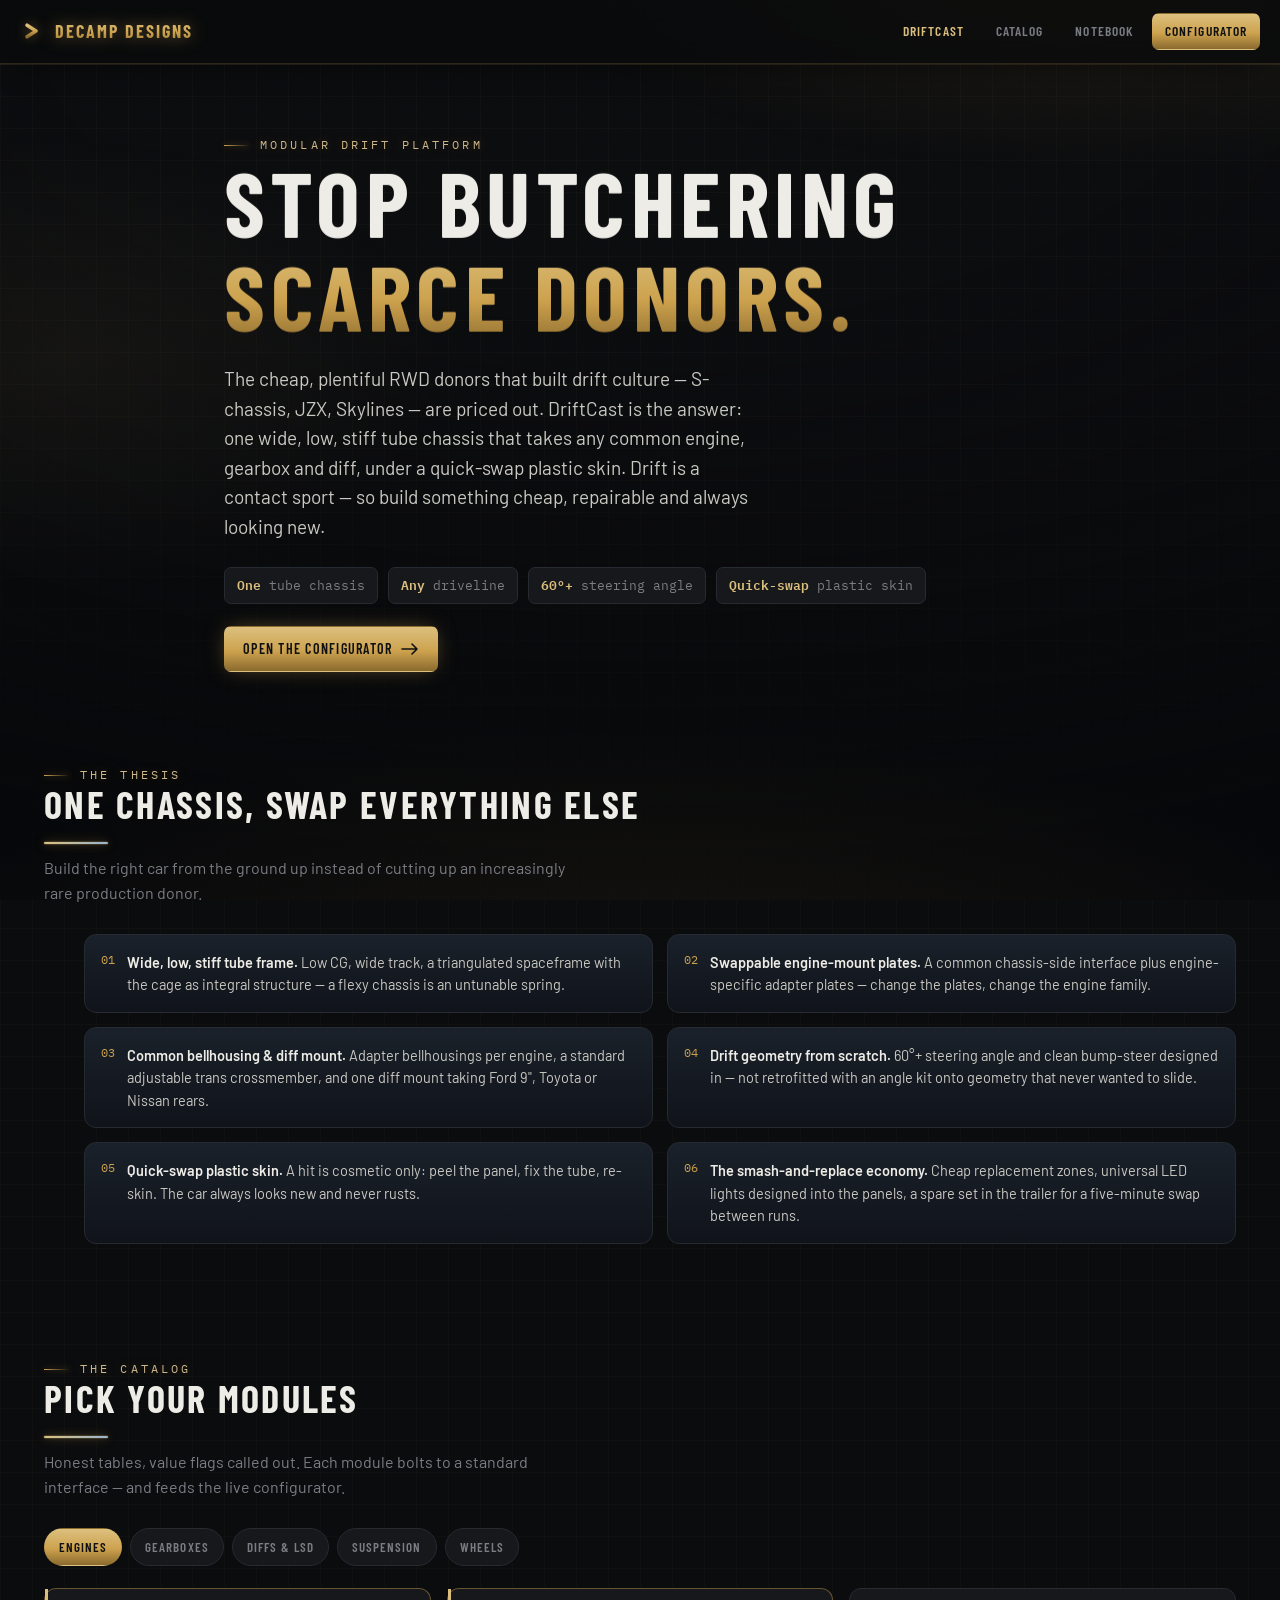
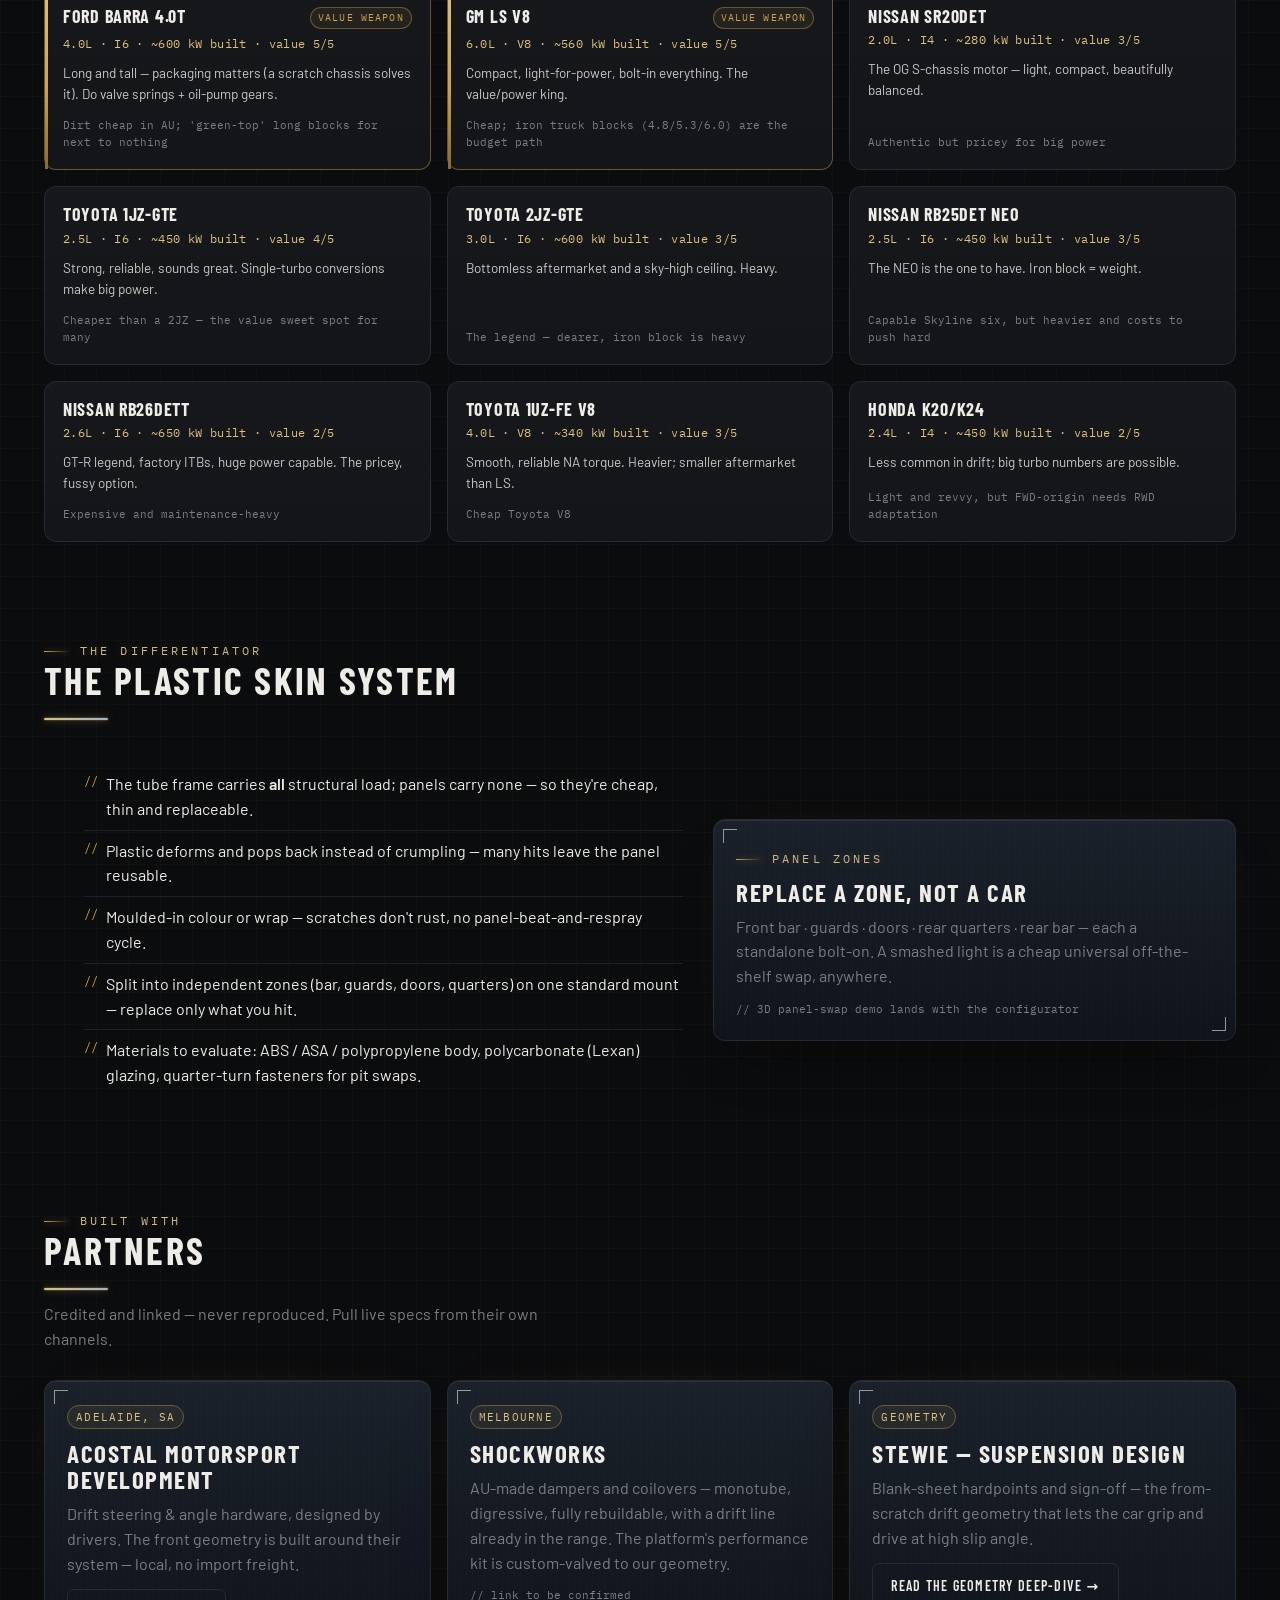
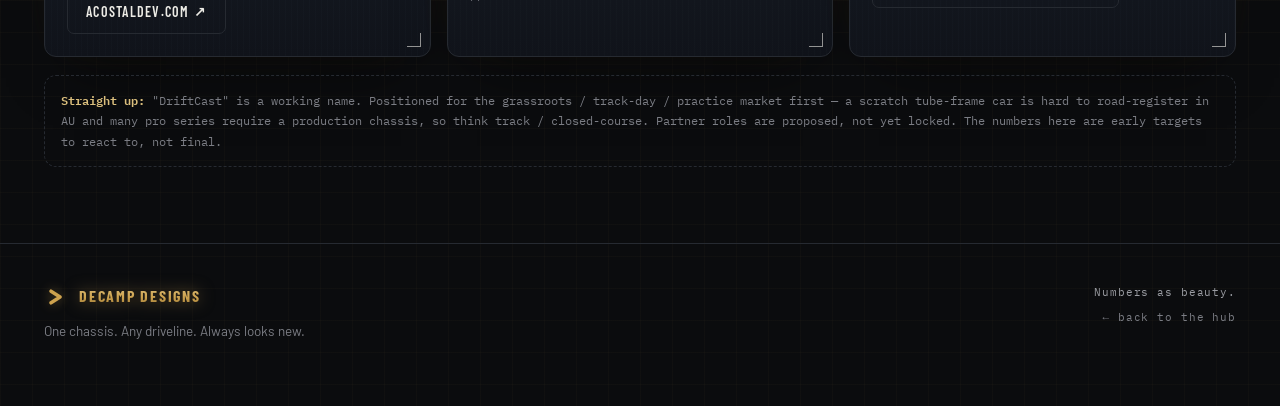
==== commit 4d4788f0: "Rebrand to Decamp Designs + warm luxury-garage aesthetic - Renamed the STUDIO placeholder to Decamp " ====
--- a/driftcast/index.html
+++ b/driftcast/index.html
@@ -4,7 +4,7 @@
 <meta charset="UTF-8">
 <meta name="viewport" content="width=device-width, initial-scale=1.0">
 <meta name="theme-color" content="#0f1012">
-<title>DriftCast — modular drift platform | STUDIO</title>
+<title>DriftCast — modular drift platform | Decamp Designs</title>
 <meta name="description" content="DriftCast: one wide, low, stiff tube chassis that takes any common engine, gearbox and diff, under a quick-swap plastic skin. The drift donor problem, solved by design.">
 <meta name="robots" content="noindex,nofollow">
 <meta property="og:type" content="website">
@@ -55,9 +55,9 @@
 
 <header class="site">
   <div class="wrap bar">
-    <a class="brand" href="../index.html" aria-label="STUDIO home">
+    <a class="brand" href="../index.html" aria-label="Decamp Designs home">
       <svg class="chev" viewBox="0 0 512 512" aria-hidden="true"><defs><linearGradient id="hc" x1="0" y1="0" x2="0" y2="1"><stop offset="0" stop-color="#dcc07e"/><stop offset=".5" stop-color="#cda24e"/><stop offset="1" stop-color="#8a6a2e"/></linearGradient></defs><path d="M150 132 L342 256 L150 380" fill="none" stroke="url(#hc)" stroke-width="74" stroke-linecap="round" stroke-linejoin="round"/></svg>
-      <span class="word">STUDIO</span>
+      <span class="word">Decamp Designs</span>
     </a>
     <nav class="site" aria-label="Primary">
       <a aria-current="page" href="index.html">DriftCast</a>
@@ -209,7 +209,7 @@
 <footer class="site">
   <div class="wrap foot">
     <div>
-      <span class="brand" style="font-size:16px"><svg class="chev" width="22" height="22" viewBox="0 0 512 512" aria-hidden="true"><path d="M150 132 L342 256 L150 380" fill="none" stroke="#cda24e" stroke-width="74" stroke-linecap="round" stroke-linejoin="round"/></svg><span class="word">STUDIO</span></span>
+      <span class="brand" style="font-size:16px"><svg class="chev" width="22" height="22" viewBox="0 0 512 512" aria-hidden="true"><path d="M150 132 L342 256 L150 380" fill="none" stroke="#cda24e" stroke-width="74" stroke-linecap="round" stroke-linejoin="round"/></svg><span class="word">Decamp Designs</span></span>
       <p>One chassis. Any driveline. Always looks new.</p>
     </div>
     <div class="meta"><div class="tagline">Numbers as beauty.</div><div style="margin-top:8px"><a href="../index.html">← back to the hub</a></div></div>
--- a/assets/css/studio.css
+++ b/assets/css/studio.css
@@ -73,17 +73,28 @@
 body{
   margin:0; min-height:100vh; color:var(--bone); color-scheme:dark;
   font-family:var(--body); font-weight:400; line-height:1.55; font-size:var(--fs-body);
-  background-color:var(--night);
+  background-color:#0b0c0e;                 /* deep polished-concrete near-black */
   background-image:
-    linear-gradient(rgba(205,162,78,.035) 1px, transparent 1px),
-    linear-gradient(90deg, rgba(205,162,78,.035) 1px, transparent 1px);
-  background-size:30px 30px;
+    linear-gradient(rgba(205,162,78,.028) 1px, transparent 1px),
+    linear-gradient(90deg, rgba(205,162,78,.028) 1px, transparent 1px);
+  background-size:32px 32px;
   -webkit-font-smoothing:antialiased; text-rendering:optimizeLegibility;
 }
-/* edge vignette so the blueprint grid fades out */
+/* warm LED-lit garage atmosphere: ceiling-strip glow (top-right), a soft side pool,
+   a floor wash from below, and a vignette that pulls the room dark at the edges. */
 body::before{
   content:""; position:fixed; inset:0; pointer-events:none; z-index:0;
-  background:radial-gradient(120% 90% at 50% 0%, transparent 42%, rgba(15,16,18,.88) 100%);
+  background:
+    radial-gradient(72% 44% at 84% -8%, rgba(205,162,78,.12), transparent 62%),
+    radial-gradient(50% 42% at 5% 40%, rgba(220,192,126,.05), transparent 60%),
+    radial-gradient(120% 72% at 50% 120%, rgba(205,162,78,.10), transparent 55%),
+    radial-gradient(125% 95% at 50% 0%, transparent 38%, rgba(6,7,9,.92) 100%);
+}
+/* fine concrete grain over everything (very subtle) */
+body::after{
+  content:""; position:fixed; inset:0; pointer-events:none; z-index:0; opacity:.42;
+  mix-blend-mode:overlay;
+  background-image:url("data:image/svg+xml,%3Csvg xmlns='http://www.w3.org/2000/svg' width='160' height='160'%3E%3Cfilter id='n'%3E%3CfeTurbulence type='fractalNoise' baseFrequency='0.9' numOctaves='2' stitchTiles='stitch'/%3E%3C/filter%3E%3Crect width='160' height='160' filter='url(%23n)' opacity='0.5'/%3E%3C/svg%3E");
 }
 img,svg{display:block; max-width:100%}
 a{color:inherit; text-decoration:none}
@@ -115,12 +126,31 @@
 
 /* eyebrow (mono, leader tick) */
 .eyebrow{font-family:var(--mono); font-size:var(--fs-eyebrow); letter-spacing:.22em;
-  text-transform:uppercase; color:var(--gold); display:inline-flex; align-items:center; gap:10px}
-.eyebrow::before{content:""; width:26px; height:1px; background:linear-gradient(90deg,var(--gold),transparent)}
-
-/* machined rule */
-.rule{height:2px; width:64px; border-radius:2px; margin:18px 0 0; background:var(--heat-90)}
-.rule.full{width:100%; background:linear-gradient(90deg,transparent,var(--gold-deep),var(--gold) 50%,var(--gold-deep),transparent); opacity:.5}
+  text-transform:uppercase; color:var(--gold); display:inline-flex; align-items:center; gap:10px;
+  text-shadow:0 0 12px rgba(205,162,78,.3)}
+.eyebrow::before{content:""; width:26px; height:1px; background:linear-gradient(90deg,var(--gold),transparent);
+  box-shadow:0 0 6px rgba(205,162,78,.5)}
+
+/* machined rule — now a lit LED strip */
+.rule{height:2px; width:64px; border-radius:2px; margin:18px 0 0; background:var(--heat-90);
+  box-shadow:0 0 10px rgba(205,162,78,.5), 0 0 2px rgba(220,192,126,.7)}
+.rule.full{width:100%; background:linear-gradient(90deg,transparent,var(--gold-deep),var(--gold) 50%,var(--gold-deep),transparent); opacity:.6; box-shadow:0 0 12px rgba(205,162,78,.3)}
+/* full-width warm LED light strip (ceiling/floor accent, like the reference garage) */
+.led{height:2px; width:100%; border-radius:2px; position:relative;
+  background:linear-gradient(90deg,transparent,rgba(205,162,78,.15) 8%,var(--gold) 50%,rgba(205,162,78,.15) 92%,transparent);
+  box-shadow:0 0 16px rgba(205,162,78,.35), 0 0 4px rgba(220,192,126,.5)}
+
+/* hanging foliage (biophilic garage warmth) — decorative, restrained, sits behind content */
+.foliage{position:absolute; top:-8px; width:min(250px,29vw); opacity:.4; pointer-events:none; z-index:0;
+  filter:saturate(1.1) brightness(1.2) drop-shadow(0 8px 22px rgba(0,0,0,.55))}
+.foliage.l{left:-46px; transform:scaleX(-1)}
+.foliage.r{right:-36px}
+@media (max-width:860px){ .foliage{opacity:.24; width:150px} }
+@media (prefers-reduced-motion:reduce){ .foliage{opacity:.3} }
+
+/* neon-sign text accent */
+.neon{color:var(--gold-straw);
+  text-shadow:0 0 6px rgba(205,162,78,.85), 0 0 16px rgba(205,162,78,.5), 0 0 30px rgba(205,162,78,.3)}
 
 /* datum / registration corner ticks (TL + BR) */
 .ticks{position:relative}
@@ -159,19 +189,23 @@
 /* chevron mark (set width/height inline or via .chev) */
 .chev{width:24px; height:24px; flex:0 0 auto}
 
-/* brushed-metal card */
+/* brushed-metal card — warm top-lit, deeper shadow (garage surface) */
 .card{position:relative; border:1px solid var(--line); border-radius:var(--r);
   background:
+    radial-gradient(130% 60% at 50% -12%, rgba(205,162,78,.07), transparent 60%),
     repeating-linear-gradient(115deg, rgba(255,255,255,.012) 0 2px, transparent 2px 5px),
     linear-gradient(180deg,var(--steel-800),var(--panel-2));
-  box-shadow:var(--shadow-deep), inset 0 1px 0 rgba(220,192,126,.08);
+  box-shadow:var(--shadow-deep), inset 0 1px 0 rgba(220,192,126,.10), 0 0 44px -22px rgba(205,162,78,.18);
   padding:22px}
 .card.pad-lg{padding:26px 24px}
 
-/* CAD title-block */
-.titleblock{position:relative; background:linear-gradient(180deg,var(--steel-800),var(--panel));
+/* CAD title-block — warm top-lit */
+.titleblock{position:relative;
+  background:
+    radial-gradient(130% 55% at 50% -10%, rgba(205,162,78,.06), transparent 60%),
+    linear-gradient(180deg,var(--steel-800),var(--panel));
   border:1px solid var(--line); border-radius:var(--r); padding:22px 22px 16px;
-  box-shadow:var(--shadow-deep), inset 0 1px 0 rgba(220,192,126,.08)}
+  box-shadow:var(--shadow-deep), inset 0 1px 0 rgba(220,192,126,.10), 0 0 44px -24px rgba(205,162,78,.16)}
 .titleblock .tbhead{display:flex; justify-content:space-between; align-items:flex-start; gap:12px}
 .titleblock .tbhead .id{font-family:var(--mono); font-size:11px; color:var(--mute); letter-spacing:.12em}
 .titleblock h3{font-size:19px; color:var(--bone); letter-spacing:.06em}
@@ -199,18 +233,23 @@
 .btn svg{transition:transform var(--t-med) var(--ease)}
 .btn:hover{border-color:rgba(205,162,78,.5)}
 .btn:hover svg{transform:translateX(4px)}
-.btn-primary{color:var(--night); background:var(--heat); border-color:transparent}
-.btn-primary:hover{filter:brightness(1.06); border-color:transparent}
+.btn-primary{color:var(--night); background:var(--heat); border-color:transparent;
+  box-shadow:0 0 22px -6px rgba(205,162,78,.55)}
+.btn-primary:hover{filter:brightness(1.06); border-color:transparent; box-shadow:0 0 28px -4px rgba(205,162,78,.7)}
 .btn-ghost{background:transparent}
 .btn-ghost:hover{background:var(--panel); color:var(--bone)}
 
 /* ---- 7. SITE CHROME (header / nav / footer) ----------------------------- */
-header.site{position:sticky; top:0; z-index:20; background:rgba(15,16,18,.72);
-  backdrop-filter:blur(10px); -webkit-backdrop-filter:blur(10px); border-bottom:1px solid var(--line)}
+header.site{position:sticky; top:0; z-index:20; background:rgba(9,10,12,.74);
+  backdrop-filter:blur(12px); -webkit-backdrop-filter:blur(12px);
+  border-bottom:1px solid rgba(205,162,78,.18);
+  box-shadow:0 1px 0 rgba(205,162,78,.10), 0 14px 34px -20px rgba(0,0,0,.85)}
 header.site .bar{display:flex; align-items:center; gap:16px; padding:13px 0}
 .brand{display:flex; align-items:center; gap:11px; font-family:var(--head); font-weight:700;
-  text-transform:uppercase; letter-spacing:.14em; font-size:18px}
-.brand .word{background:var(--heat); -webkit-background-clip:text; background-clip:text; color:transparent}
+  text-transform:uppercase; letter-spacing:.11em; font-size:18px; white-space:nowrap}
+.brand .chev{filter:drop-shadow(0 0 6px rgba(205,162,78,.45))}
+.brand .word{background:var(--heat); -webkit-background-clip:text; background-clip:text; color:transparent;
+  filter:drop-shadow(0 0 8px rgba(205,162,78,.5))}
 nav.site{margin-left:auto; display:flex; gap:6px; flex-wrap:wrap}
 nav.site a{font-family:var(--head); text-transform:uppercase; letter-spacing:.08em; font-weight:600;
   font-size:13.5px; color:var(--mute); padding:7px 12px; border:1px solid transparent; border-radius:var(--r-sm);
@@ -255,7 +294,8 @@
 a.door:hover, a.door:focus-visible{transform:translateY(-5px); border-color:rgba(205,162,78,.55);
   box-shadow:var(--shadow), 0 0 0 1px rgba(205,162,78,.18)}
 a.door:hover .go svg, a.door:focus-visible .go svg{transform:translateX(5px)}
-.door.live::before{content:""; position:absolute; left:0; top:0; bottom:0; width:3px; background:var(--heat)}
+.door.live::before{content:""; position:absolute; left:0; top:0; bottom:0; width:3px; background:var(--heat);
+  box-shadow:0 0 14px rgba(205,162,78,.6)}
 .door[aria-disabled="true"]{cursor:default}
 
 /* roadmap / in-development doorways (smaller, dashed) */
